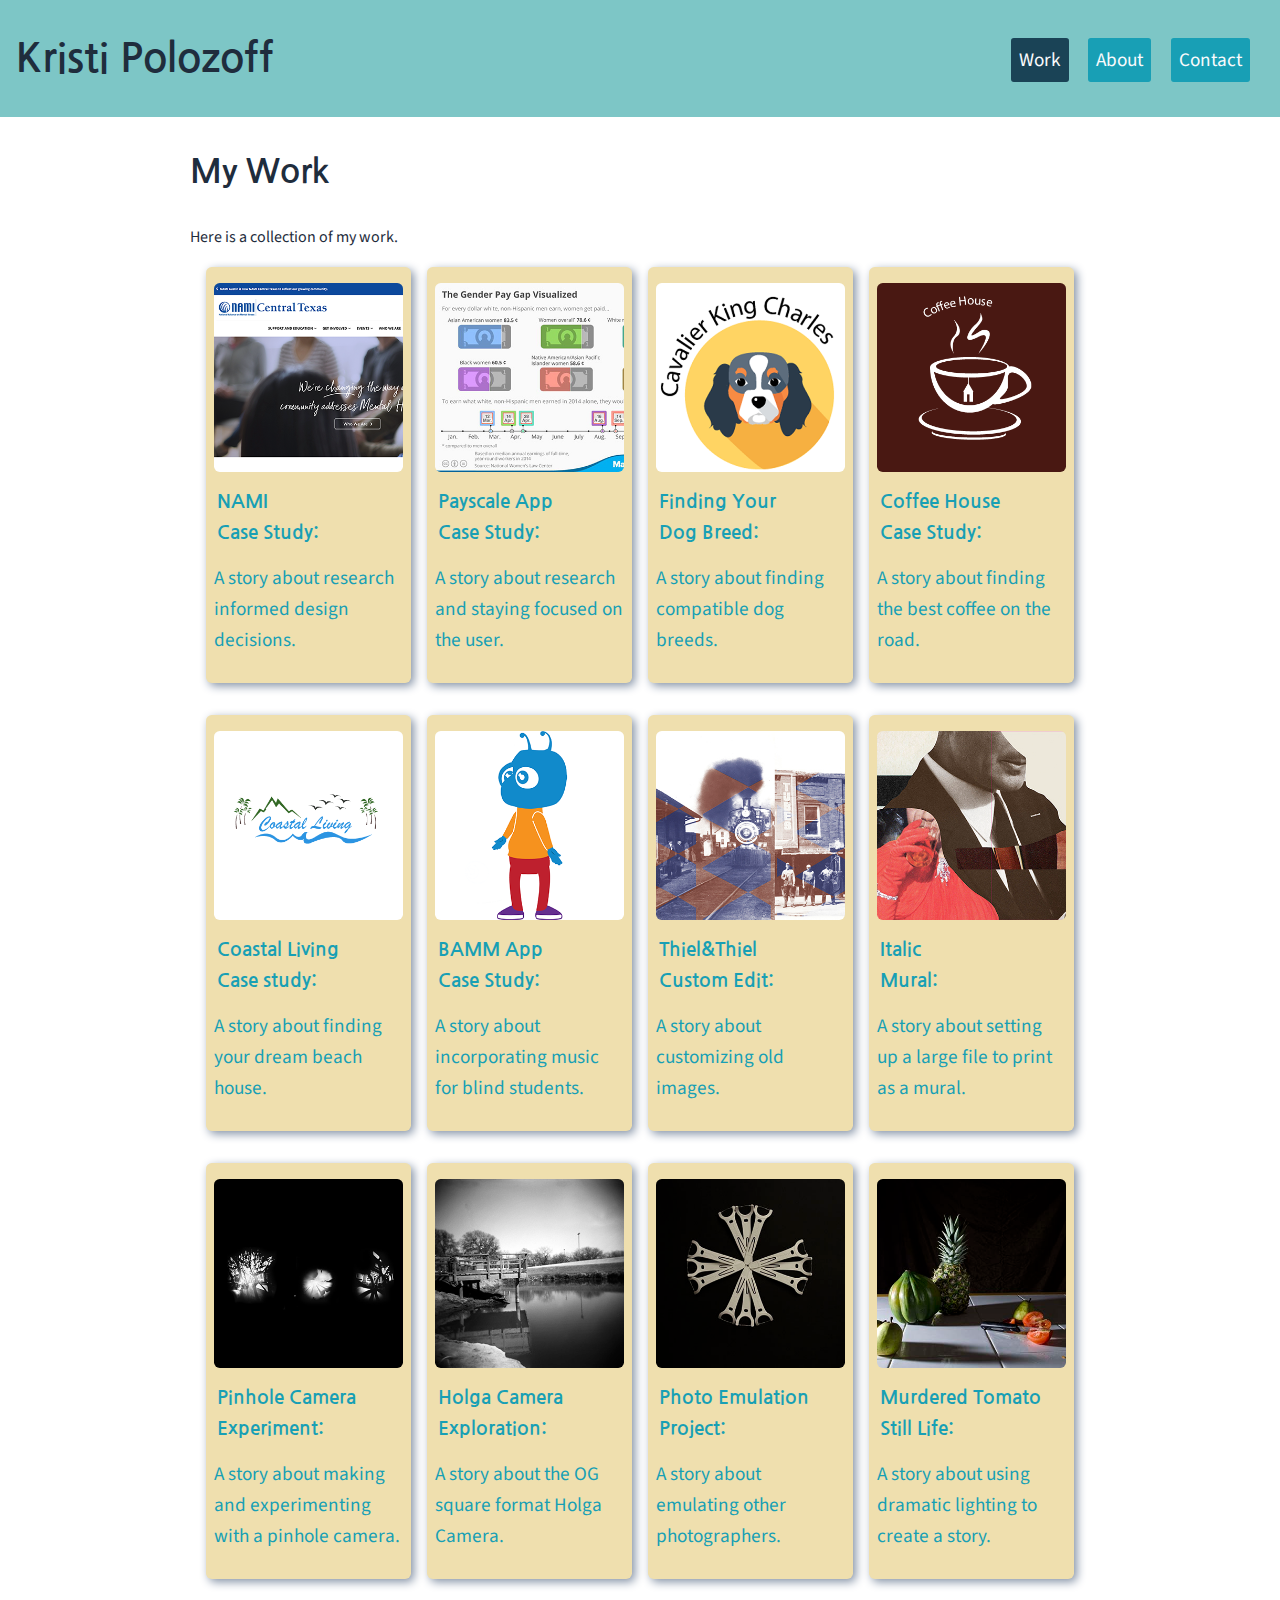
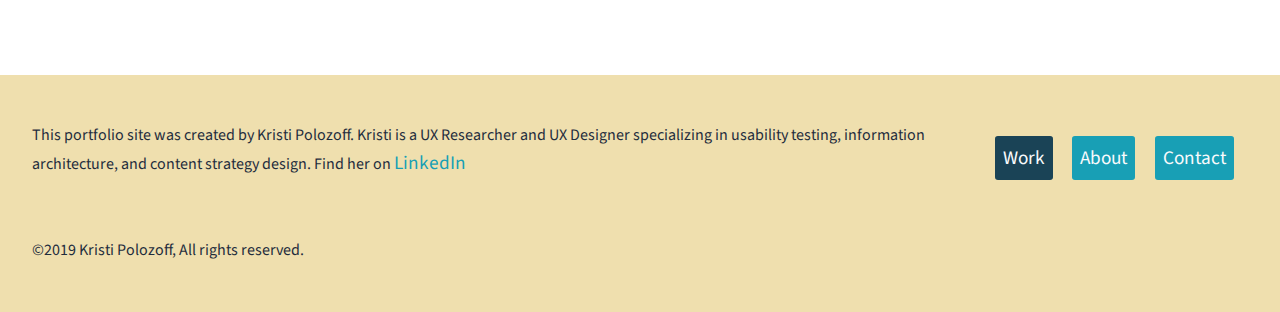
==== index.html @ 4be37797 "Add files via upload" ====
<!DOCTYPE html>
<html lang="en-us">

<head>

	<meta charset="UTF-8">
	<meta name="viewport" content="width=device-width, initial-scale=1">

	<title>Work</title>
	<link rel="stylesheet" href="main.css">
	<link href="https://fonts.googleapis.com/css?family=Nanum+Gothic:400,700|Source+Sans+Pro:400,400i,700&display=swap&subset=latin-ext" rel="stylesheet">

	<!--Additional elements for browsers and robots go here goes here-->

	<!--Custom pages deviated from assignment approved by Josiah via wireframes. Leave text note when submitting on blackboard.-->

</head>

<body>

	<header>
		<!--Logo-->
		<h1>Kristi Polozoff</h1>

		<!--Nav-->
		<nav>
			<ul>
				<li><a href="index.html" class="current">Work</a></li>
				<li><a href="about.html">About</a></li>
				<li><a href="contact.html">Contact</a></li>
			</ul>
		</nav>
	</header>

	<main class="portfolio-page">
		<h2 class="title">My Work</h2>

		<p>Here is a collection of my work.</p>

		<div class="card-grid">

			<a href="nami-project.html">
				<div class="card-item featured-card">
					<img src="img/4nami-homepage-new-thumbnail.png" alt="project-image">

					<h3><span>NAMI</span><span>Case Study:</span></h3>

					<p class="card-description">A story about research informed design decisions.</p>
				</div>
			</a>

			<a href="payscale-app.html">
				<div class="card-item">
					<img src="img/paygap-visual-thumbnail.jpg" alt="project-image">

					<h3><span>Payscale App</span><span>Case Study:</span></h3>

					<p class="card-description">A story about research and staying focused on the user.</p>
				</div>
			</a>

			<a href="">
				<div class="card-item">
					<img src="img/Cavalier_King_Charles-thumbnail.png" alt="project-image">

					<h3><span>Finding Your</span><span>Dog Breed:</span></h3>

					<p class="card-description">A story about finding compatible dog breeds.</p>
				</div>
			</a>

			<a href="">
				<div class="card-item">
					<img src="img/Coffee_House-thumbnail.png" alt="project-image">

					<h3><span>Coffee House</span><span>Case Study:</span></h3>

					<p class="card-description">A story about finding the best coffee on the road.</p>
				</div>
			</a>

			<a href="">
				<div class="card-item">
					<img src="img/Coastal_Living-thumbnail.png" alt="project-image">

					<h3><span>Coastal Living</span><span>Case study:</span></h3>

					<p class="card-description">A story about finding your dream beach house.</p>
				</div>
			</a>

			<a href="">
				<div class="card-item">
					<img src="img/BAMMboo_TwistL-thumbnail.png" alt="project-image">

					<h3><span>BAMM App</span>Case Study:</h3>

					<p class="card-description">A story about incorporating music for blind students.</p>
				</div>
			</a>

			<a href="">
				<div class="card-item">
					<img src="img/thiel&thiel-thumbnail.jpg" alt="project-image">

					<h3><span>Thiel&Thiel</span><span>Custom Edit:</span></h3>

					<p class="card-description">A story about customizing old images.</p>
				</div>
			</a>

			<a href="">
				<div class="card-item">
					<img src="img/italic-mural-thumbnail.jpg" alt="project-image">

					<h3><span>Italic</span><span>Mural:</span></h3>

					<p class="card-description">A story about setting up a large file to print as a mural.</p>
				</div>
			</a>

			<a href="">
				<div class="card-item">
					<img src="img/pinhole-camera-thumbnail.jpg" alt="project-image">

					<h3><span>Pinhole Camera</span><span>Experiment:</span></h3>

					<p class="card-description">A story about making and experimenting with a pinhole camera.</p>
				</div>
			</a>

			<a href="">
				<div class="card-item">
					<img src="img/holga-camera-thumbnail.jpg" alt="project-image">

					<h3><span>Holga Camera</span><span>Exploration:</span></h3>

					<p class="card-description">A story about the OG square format Holga Camera.</p>
				</div>
			</a>

			<a href="">
				<div class="card-item">
					<img src="img/photo-emulation.jpg" alt="project-image">

					<h3><span>Photo Emulation</span><span>Project:</span></h3>

					<p class="card-description">A story about emulating other photographers.</p>
				</div>
			</a>

			<a href="">
				<div class="card-item">
					<img src="img/still-life-thumbnail.jpg" alt="project-image">

					<h3><span>Murdered Tomato</span><span>Still Life:</span></h3>

					<p class="card-description">A story about using dramatic lighting to create a story.</p>
				</div>
			</a>

		</div>
	</main>

	<footer>
		<p>This portfolio site was created by Kristi Polozoff. Kristi is a UX Researcher and UX Designer specializing in usability testing, information architecture, and content strategy design. Find her on <a href="https://www.linkedin.com/in/kristipolozoff/">LinkedIn</a></p>

		<nav>
			<ul>
				<li><a href="index.html" class="current">Work</a></li>
				<li><a href="about.html">About</a></li>
				<li><a href="contact.html">Contact</a></li>
			</ul>
		</nav>

		<p>©2019 Kristi Polozoff, All rights reserved.</p>
	</footer>


</body>

</html>
---- main.css ----
/* ==========================================================================
 Colors
========================================================================== */
html {
	--color-text-primary:			#1f2d3d;
	--color-text-secondary:			#3c4858;
	--color-text-on-color:			#f9fafc;

	--color-burgundy:				#913b3b;
	--color-teal-dark:				#1a4356;
	--color-teal-mid:				#189fb5;
	--color-teal-light:				#7dc6c6;
	--color-sand:					#efdfae;
	--color-silver:					#8492a6;
	--color-snow:					#f9fafc;
	--color-slate:					#3c4858;
}

/* ==========================================================================
 Typography
========================================================================== */
html {
	--font-headings:			'Nanum Gothic', sans-serif;
	--font-body:				'Source Sans Pro', sans-serif;

	--ratio: 1.2;

	--size-5up: calc( var(--size-4up) * var(--ratio));
	--size-4up: calc( var(--size-3up) * var(--ratio));
	--size-3up: calc( var(--size-2up) * var(--ratio));
	--size-2up: calc( var(--size-1up) * var(--ratio));
	--size-1up: calc( 1rem * var(--ratio));
	--size-1down: calc( 1rem / 1.1);

	color: var(--color-text-primary);
	font-family: var(--font-body);
	line-height: 1.6;
}

h1, h2, h3, h4, h5, h6 {
	font-family: var(--font-headings);
}

h1 {

	font-size: var(--size-5up);
}

h2 {
	font-size: var(--size-4up);
}

h3 {
	font-size: var(--size-3up);
}

h4 {
	font-size: var(--size-2up);
}

h5 {
	font-size: var(--size-1up);
}

h6 {
	font-size: var(--size-1down);
}

a {
	color: var(--color-teal-mid);
	font-size: var(--size-1up);
	text-decoration: none;
}

a:hover {
	color: var(--color-teal-dark);
}

a:active {
	color: var(--color-teal-dark);
}

a:focus {
	color: var(--color-teal-dark);
}

/*a:visited {
	background-color: var(--color-silver);
}*/

ol li {
	font-size: var(--size-1down);
}

ul li {
	list-style-type: circle;
}

q {
	font-style: italic;
}

.featured-body-text {
	font-size: var(--size-2up);
	line-height: 2;
}

/* ==========================================================================
 Header Component
========================================================================== */
header {
	align-items: center;
	background-color: var(--color-teal-light);
	display: flex;
	justify-content: space-between;
	padding: 0 2rem;
}

nav li {
	display: inline-block;
	padding: 1em;
	list-style-type: none;
}

nav a {
	background-color: var(--color-teal-mid);
	border-radius: .15em;
	color: var(--color-text-on-color);
	font-size: var(--size-1up);
	padding: .5rem;
	text-decoration: none;
}

nav a:hover {
	background-color: var(--color-teal-dark);
	color: var(--color-text-on-color);
	text-decoration: none;
}

nav a:active {
	background-color: var(--color-teal-dark);
	text-decoration: none;
}

nav a:focus {
	text-decoration: none;
}

nav .current {
	background-color: var(--color-teal-dark);
	text-decoration: none;
}

@media (min-width: 432px) {
	nav ul {
		padding-left: 8rem;
	}
}

@media (min-width: 544px) {
	header {
		padding: 0 1rem;
	}

	nav ul {
		font-size: var(--size-3up);
		padding: 0;
	}

	nav li {
		padding: 0 .5em 0 0;
	}
}

/* ==========================================================================
Page Layout
========================================================================== */
body {
	margin: 0;
}

main {
	margin: 1rem 2rem 6rem;
	max-width: 850px;
}

.portfolio-page {
	max-width: 900px;

}

main p {
	margin-top: 0;
}

@media (min-width: 950px) {
	main {
		margin: 1rem auto 6rem;
	}
}

/* ==========================================================================
Portfolio Cards
========================================================================== */
.card-grid {
	margin: 1rem;
}

.card-item {
	background-color: var(--color-sand);
	border-radius: .3em;
	box-shadow: 3px 3px 10px var(--color-silver);
	display: flex;
	flex-direction: column;
	justify-content: space-between;
	margin-bottom: 2rem;
	padding: .5rem;
}

.card-item img {
	border-radius: .3em;
	height: auto;
	object-fit: cover;
	margin-top: .5rem;
	max-width: 100%;
	width: 100%;
}

.card-item h3 {
	margin: .2rem;
}

.card-item h3 span::after {
	content: "\a";
	white-space: pre;
}

@media (min-width: 687px) {
	.card-grid {
		display: grid;
		grid-gap: 1rem;
		grid-row-gap: 2rem;
		grid-template-columns: repeat(3, 1fr);
	}

	.card-item {
		height: 25rem;
		margin: 0;
	}

	.card-item:first-child {
		grid-column-start: 1;
		grid-column-end: 3;
		max-width: 100%;
	}

	/*.card-item img {
		width: 10rem;
		height: 10rem;
		overflow: auto;
	}*/

	.card-item h3 {
		font-size: var(--size-1up);
	}

	.card-item:hover {
		transform: scale(1.1);
		transition: all .5s ease-out;
	}

	.card-item:active {
		transform: scale(1);
		transition: all .2s ease-out;
	}
}

@media (min-width: 869px) {
	.card-grid {
		grid-template-columns: repeat(4, 1fr);
	}
}

/* ==========================================================================
 Hero Image
========================================================================== */
.hero-image {
	background-image: url("img/me.jpg");
	background-position: center;
	background-repeat: no-repeat;
	background-size: cover;
	position: relative;
}

.hero-text {
	color: var(--color-text-on-color);
	left: 50%;
	text-align: center;
	top: 50%;
}

.hero-text h2 {
	margin-top: 0;
	padding-top: 3rem;
}

.hero-text p {
	font-size: var(--size-2up);
	text-shadow: 2px 2px 5px var(--color-slate);
}

/* ==========================================================================
 Modal Hero Button
========================================================================== */
/*Note: I attempted ot make the button style a variable so I can use it for the
form submit button, however I found it to be more of a nuissance than copy/paste.*/
button {
	background-color: var(--color-burgundy);
	border-color: var(--color-text-on-color)
	border-radius: .3rem;
	color: var(--color-text-on-color);
	font-size: var(--size-1up);
	padding: 1rem;
	margin-bottom: 3rem;
}

dialog {
	background-color: var(--color-teal-light);
	border-radius: .35rem;
	border-color: var(--color-teal-mid);
	border-width: thick;
	max-width: 75%;
	min-height: 25rem;
	min-width: 80%;
	padding: 5%;
	position: relative;
	top: 5rem;
	text-align: center;
}

dialog h2 {
	color: var(--color-text-primary);
}

/* The actual timeline (the vertical ruler) */
.timeline {
	margin: 0 auto;
	max-width: 100%;
	position: relative;
}

/* The actual timeline (the vertical ruler) */
.timeline::after {
	content: '';
	position: absolute;
	width: 6px;
	background-color: var(--color-burgundy);
	top: 0;
	bottom: 0;
	left: 50%;
	margin-left: -3px;
}

.timeline h3 {
	color: var(--color-text-secondary);
}

.timeline p {
	font-size: var(--size-1up);
	text-shadow: none;
}

/* Container around content */
.container {
	position: relative;
	background-color: inherit;
	width: 50%;
}

/* The circles on the timeline */
.container::after {
	content: "";
	position: absolute;
	width: 25px;
	height: 25px;
	right: -17px;
	background-color: var(--color-snow);
	border: 4px solid var(--color-burgundy);
	top: 15px;
	border-radius: 50%;
	z-index: 1;
}

/* Place the container to the left */
.left {
	left: 0;
}

/* Place the container to the right */
.right {
	left: 50%;
}

/* Add arrows to the left container (pointing right) */
.left::before {
	content: " ";
	height: 0;
	position: absolute;
	top: 22px;
	width: 0;
	z-index: 1;
	right: 30px;
	border: medium solid white;
	border-width: 10px 0 10px 10px;
	border-color: transparent transparent transparent white;
}

/* Add arrows to the right container (pointing left) */
.right::before {
	content: " ";
	height: 0;
	position: absolute;
	top: 22px;
	width: 0;
	z-index: 1;
	left: 30px;
	border: medium solid white;
	border-width: 10px 10px 10px 0;
	border-color: transparent white transparent transparent;
}

/* Fix the circle for containers on the right side */
.right::after {
	left: -16px;
}

/* The actual content */
.content {
	border-radius: 6px;
	background-color: white;
	justify-content: center;
	padding: 20px 30px;
	position: relative;
}

/* Media queries - Responsive timeline on screens less than 722px wide */
@media screen and (max-width: 722px) {
	/* Place the timelime to the left */
	.timeline::after {
		left: 31px;
	}

	/* Full-width containers */
	.container {
		margin: .5rem;
		width: 80%;
		padding-left: 70px;
		padding-right: 25px;
	}

	/* Make sure that all arrows are pointing leftwards */
	.container::before {
		left: 60px;
		border: medium solid white;
		border-width: 10px 10px 10px 0;
		border-color: transparent white transparent transparent;
	}

	/* Make sure all circles are at the same spot */
	.left::after, .right::after {
		left: 15px;
	}

	/* Make all right containers behave like the left ones */
	.right {
		left: 0%;
	}
}

dialog::backdrop {
	background-color: rgba(0, 0, 0, .75);
}

dialog[open] {
	animation: expand-in .9s ease-out .5s;
	animation-fill-mode: forwards;
	opacity: 0;
	transform: scalex(0);
}

dialog[open]::backdrop {
	animation: fade-in 1s;
}

@keyframes expand-in {
	
	0% {
		opacity: 0;
		transform: scalex(0);
	}
	
	70% {
		transform: scalex(1.1);
	}
	
	100% {
		opacity: 1;
		transform: scalex(1);
	}
	
}

@keyframes fade-in {
	
	from {
		opacity: 0;
	}
	
	to {
		opacity: 1;
	}	

}

/* ==========================================================================
 Bio
========================================================================== */
.bio-layout img {
	max-width: 70%;
}

.bio-layout {
	max-width: 23rem;
}

@media (min-width: 544px) {
	.bio-grid {
		display: grid;
		grid-gap: 1rem;
	}

	.bio-layout:first-child {
		grid-column-start: 1;
		grid-column-end: 3;
	}

	.bio-layout img {
		max-width: 90%;
	}
}

@media (min-width: 794px) {
	.bio-grid {
		grid-template-columns: repeat(2, 1fr);
	}
	.bio-layout:first-child {
		grid-column-start: 1;
		grid-column-end: 2;
	}
}

/* ==========================================================================
 Resume
========================================================================== */
.resume-grid {
	background-color: var(--color-teal-dark);
	border-radius: .3em;
	display: grid;
	max-width: 20rem;
	padding: .5rem;
}
.resume-content {
	background-color: var(--color-teal-mid);
	border-radius: .3em;
	margin: .5rem;
	max-width: 23rem;
	padding: .5em;
}

.resume-content h2 {
	margin-top: 1rem;
}

.resume-content h3 {
	margin-bottom: 1rem 0 0 0;
}

.resume-title {
	color: var(--color-text-on-color);
}

.resume-content h5, .date-location {
	color: var(--color-teal-dark);
	margin: 0;
}

.resume-content ul li {
	color: var(--color-text-on-color);
	font-size: var(--size-1up);
}

@media (min-width: 544px) {
	.resume-grid {
		justify-content: center;
		max-width: 30rem;
		padding: 1rem;
	}

	.resume-content {
		padding: 2rem;
	}
}

@media (min-width: 794px) {
	.resume-grid {
		grid-gap: 1rem;
		grid-template-columns: 16rem 17rem 16rem;
		grid-template-rows: 25rem 25rem 21rem;
		max-width: 55rem;
	}
	.resume-content {
		margin: 0;
		max-width: 48.5rem;
	}

	.resume-content:first-child {
		grid-column-start: 1;
		grid-column-end: 3;
	}

	.resume-content:nth-child(2) {
		grid-column-start: 1;
		grid-column-end: 3;
		grid-row-start: 2;
		grid-row-end: 4;
	}

	.resume-content:nth-child(3) {
		grid-column-start: 3;
		grid-column-end: 4;
		grid-row-start: 1;
		grid-row-end: 2;
	}

	.resume-content:nth-child(4) {
		grid-column-start: 3;
		grid-column-end: 4;
		grid-row-start: 2;
		grid-row-end: 3;
	}
}
/* ==========================================================================
 Contact Form
========================================================================== */
form {
	background-color: var(--color-sand);
	border-radius: .5rem;
	max-width: 20rem;
	padding: 1rem;
}

form h2 {
	margin-bottom: 0;
}

form p {
	margin-bottom: 2rem;
}

label, input, textarea  {
	display: block;
}

input, textarea {
	border: 2px solid var(--color-teal-dark);
	border-radius: .15em;
	color: var(--color-teal-dark);
	font-size: var(--size-1up);
	padding: .5em;
}

label {
	font-size: var(--size-1up);
}

.instructions {
	font-size: var(--size-1down);
	margin-bottom: 1rem;
}

textarea {
	min-height: 5rem;
}

input[type="submit"] {
	background-color: var(--color-burgundy);
	border-color: var(--color-text-on-color);
	border-radius: .3rem;
	color: var(--color-text-on-color);
	font-size: var(--size-1up);
	position: relative;
	padding: .5rem;
	margin-bottom: 1rem;
	right: -4.5rem;
	width: 10rem;
}

@media (min-width: 622px) {
	form {
		max-width: 40rem;
	}
	input, textarea  {
		width: 30rem;
	}

	input[type="submit"] {
		position: relative;
		right: -21.5rem;
	}
}

/* ==========================================================================
 Portfolio page
========================================================================== */
.portfolio-layout h2 {
	display: block;
}

.portfolio-layout h2 span::after {
	content: "\a";
	white-space: pre;
}

.portfolio-layout h3, h4 {
	margin-bottom: 0;
}

.portfolio-layout img {
	max-width: 75%;
}

#nami-logo {
	max-width: 50%;
}

.sub-head {
	margin-top: 0;
}

/* ==========================================================================
 Footer
========================================================================== */
footer {
	background-color: var(--color-sand);
	display: grid;
	grid-gap: .5rem;
	padding: 2rem;
}

footer nav {
	align-items: center;
	grid-row-start: 1;
	grid-row-end: 2;
}

footer ul {
	padding-left: 2rem;
}

footer a {
	font-size: var(--size-1up);
}

@media (min-width: 575px) {
	footer {
		grid-gap: 1rem;
		grid-template-columns: repeat(2, 1fr);
	}

	footer nav {
		grid-column-start: 2;
		grid-column-end: 4;
	}

	footer ul {
		padding: 0;
	}

	footer p {
		grid-column-start: 1;
		grid-column-end: 2;
}

@media (min-width: 794px) {
	footer nav {
		grid-column-start: 3;
		grid-column-end: 4;
	}

	footer p {
		grid-column-start: 1;
		grid-column-end: 3;
	}
}
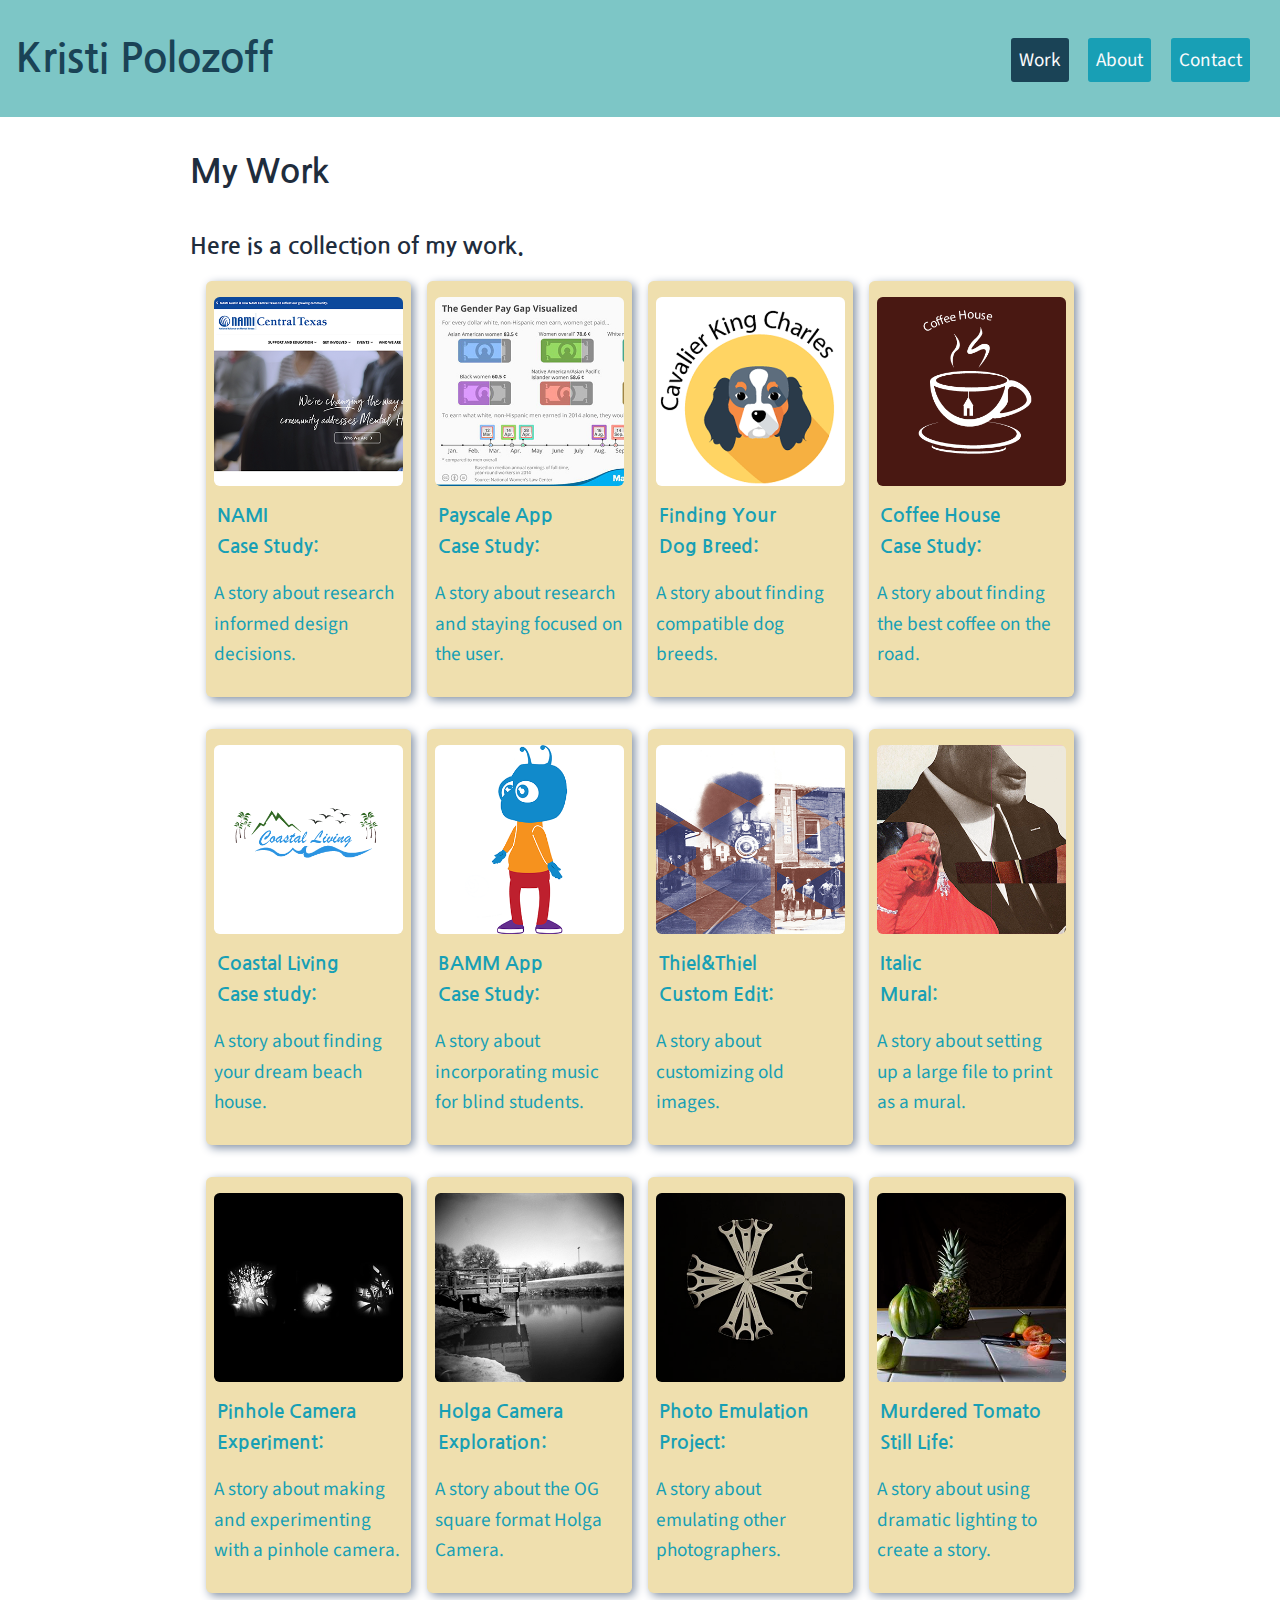
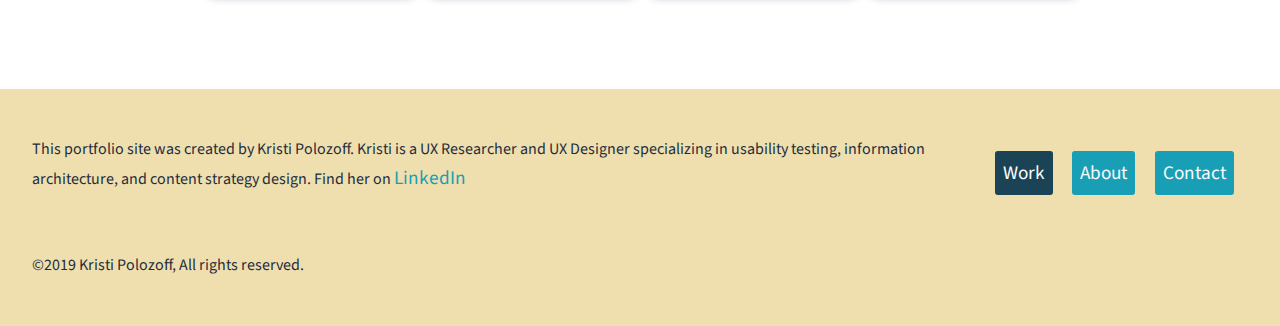
==== commit 776a617f: "All the updates" ====
--- a/index.html
+++ b/index.html
@@ -20,7 +20,7 @@
 
 	<header>
 		<!--Logo-->
-		<h1>Kristi Polozoff</h1>
+		<h1><a href="index.html" class="site-title">Kristi Polozoff</a></h1>
 
 		<!--Nav-->
 		<nav>
@@ -35,7 +35,7 @@
 	<main class="portfolio-page">
 		<h2 class="title">My Work</h2>
 
-		<p>Here is a collection of my work.</p>
+		<h4>Here is a collection of my work.</h4>
 
 		<div class="card-grid">
 
@@ -101,7 +101,7 @@
 
 			<a href="">
 				<div class="card-item">
-					<img src="img/thiel&thiel-thumbnail.jpg" alt="project-image">
+					<img src="img/thiel_thiel-thumbnail.jpg" alt="project-image">
 
 					<h3><span>Thiel&Thiel</span><span>Custom Edit:</span></h3>
 
--- a/main.css
+++ b/main.css
@@ -66,6 +66,11 @@
 	font-size: var(--size-1down);
 }
 
+.site-title {
+	color: var(--color-teal-dark);
+	font-size: var(--size-5up);
+}
+
 a {
 	color: var(--color-teal-mid);
 	font-size: var(--size-1up);
@@ -84,7 +89,8 @@
 	color: var(--color-teal-dark);
 }
 
-/*a:visited {
+/*  optional visited state
+a:visited {
 	background-color: var(--color-silver);
 }*/
 
@@ -253,12 +259,6 @@
 		grid-column-end: 3;
 		max-width: 100%;
 	}
-
-	/*.card-item img {
-		width: 10rem;
-		height: 10rem;
-		overflow: auto;
-	}*/
 
 	.card-item h3 {
 		font-size: var(--size-1up);
@@ -365,6 +365,22 @@
 	color: var(--color-text-secondary);
 }
 
+.sad-emoji:before {
+	content: "😫 ";
+}
+
+.happy-emoji:before {
+	content: "😄 ";
+}
+
+.inquisitive-emoji:before {
+	content: "🤔 ";
+}
+
+.content-emoji::before {
+	content: "😊 ";
+}
+
 .timeline p {
 	font-size: var(--size-1up);
 	text-shadow: none;
@@ -392,41 +408,12 @@
 }
 
 /* Place the container to the left */
-.left {
+.container:nth-child(odd) {
 	left: 0;
 }
-
 /* Place the container to the right */
-.right {
+.container:nth-child(even) {
 	left: 50%;
-}
-
-/* Add arrows to the left container (pointing right) */
-.left::before {
-	content: " ";
-	height: 0;
-	position: absolute;
-	top: 22px;
-	width: 0;
-	z-index: 1;
-	right: 30px;
-	border: medium solid white;
-	border-width: 10px 0 10px 10px;
-	border-color: transparent transparent transparent white;
-}
-
-/* Add arrows to the right container (pointing left) */
-.right::before {
-	content: " ";
-	height: 0;
-	position: absolute;
-	top: 22px;
-	width: 0;
-	z-index: 1;
-	left: 30px;
-	border: medium solid white;
-	border-width: 10px 10px 10px 0;
-	border-color: transparent white transparent transparent;
 }
 
 /* Fix the circle for containers on the right side */
@@ -566,14 +553,12 @@
 	background-color: var(--color-teal-dark);
 	border-radius: .3em;
 	display: grid;
-	max-width: 20rem;
 	padding: .5rem;
 }
 .resume-content {
 	background-color: var(--color-teal-mid);
 	border-radius: .3em;
 	margin: .5rem;
-	max-width: 23rem;
 	padding: .5em;
 }
 
@@ -599,10 +584,11 @@
 	font-size: var(--size-1up);
 }
 
-@media (min-width: 544px) {
+@media (min-width: 794px) {
 	.resume-grid {
 		justify-content: center;
-		max-width: 30rem;
+		grid-template-columns: repeat(2, 1fr);
+		max-width: 50rem;
 		padding: 1rem;
 	}
 
@@ -611,7 +597,7 @@
 	}
 }
 
-@media (min-width: 794px) {
+@media (min-width: 916px) {
 	.resume-grid {
 		grid-gap: 1rem;
 		grid-template-columns: 16rem 17rem 16rem;
@@ -655,7 +641,6 @@
 form {
 	background-color: var(--color-sand);
 	border-radius: .5rem;
-	max-width: 20rem;
 	padding: 1rem;
 }
 
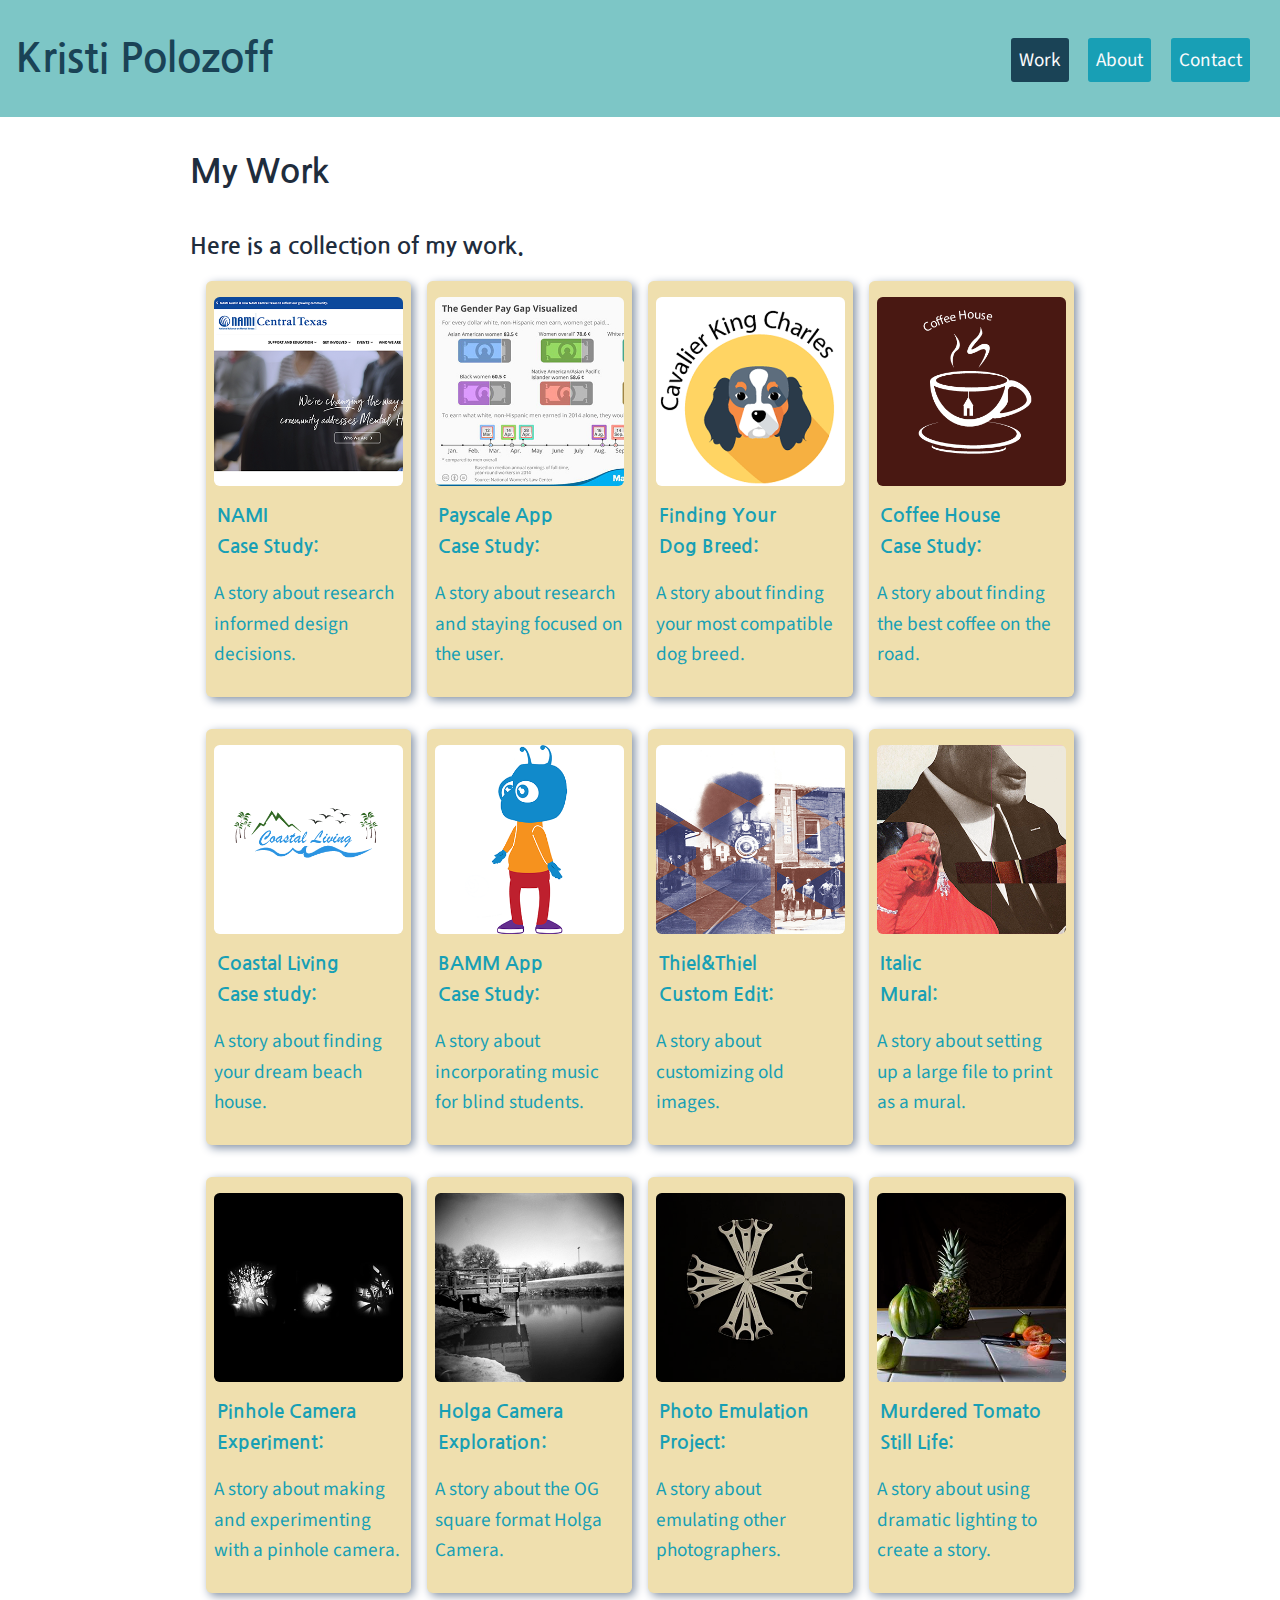
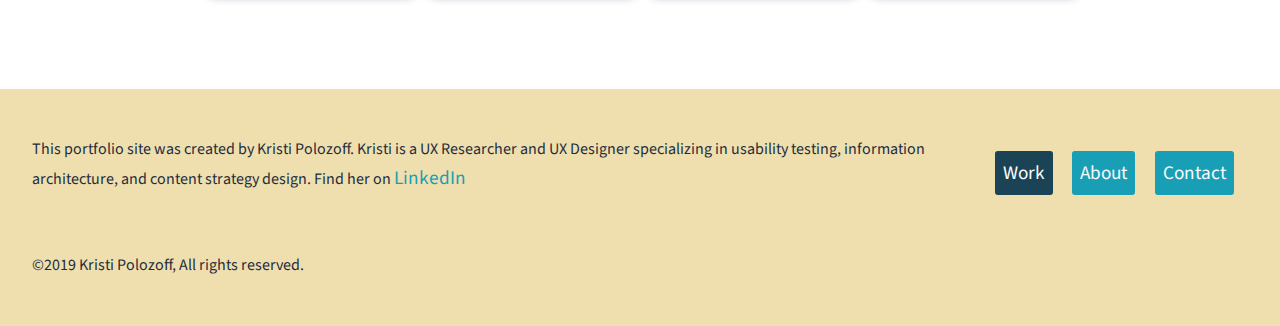
==== commit 396a6433: "Add files via upload" ====
--- a/index.html
+++ b/index.html
@@ -65,7 +65,7 @@
 
 					<h3><span>Finding Your</span><span>Dog Breed:</span></h3>
 
-					<p class="card-description">A story about finding compatible dog breeds.</p>
+					<p class="card-description">A story about finding your most compatible dog breed.</p>
 				</div>
 			</a>
 
--- a/main.css
+++ b/main.css
@@ -89,8 +89,7 @@
 	color: var(--color-teal-dark);
 }
 
-/*  optional visited state
-a:visited {
+/*a:visited {
 	background-color: var(--color-silver);
 }*/
 
@@ -411,13 +410,14 @@
 .container:nth-child(odd) {
 	left: 0;
 }
+
 /* Place the container to the right */
 .container:nth-child(even) {
 	left: 50%;
 }
 
 /* Fix the circle for containers on the right side */
-.right::after {
+.container:nth-child(even)::after {
 	left: -16px;
 }
 
@@ -445,22 +445,14 @@
 		padding-right: 25px;
 	}
 
-	/* Make sure that all arrows are pointing leftwards */
-	.container::before {
-		left: 60px;
-		border: medium solid white;
-		border-width: 10px 10px 10px 0;
-		border-color: transparent white transparent transparent;
-	}
-
 	/* Make sure all circles are at the same spot */
-	.left::after, .right::after {
-		left: 15px;
+	.container:nth-child(odd)::after, .container:nth-child(even)::after {
+		left: 6px;
 	}
 
 	/* Make all right containers behave like the left ones */
-	.right {
-		left: 0%;
+	.container:nth-child(even) {
+		left: 0;
 	}
 }
 
